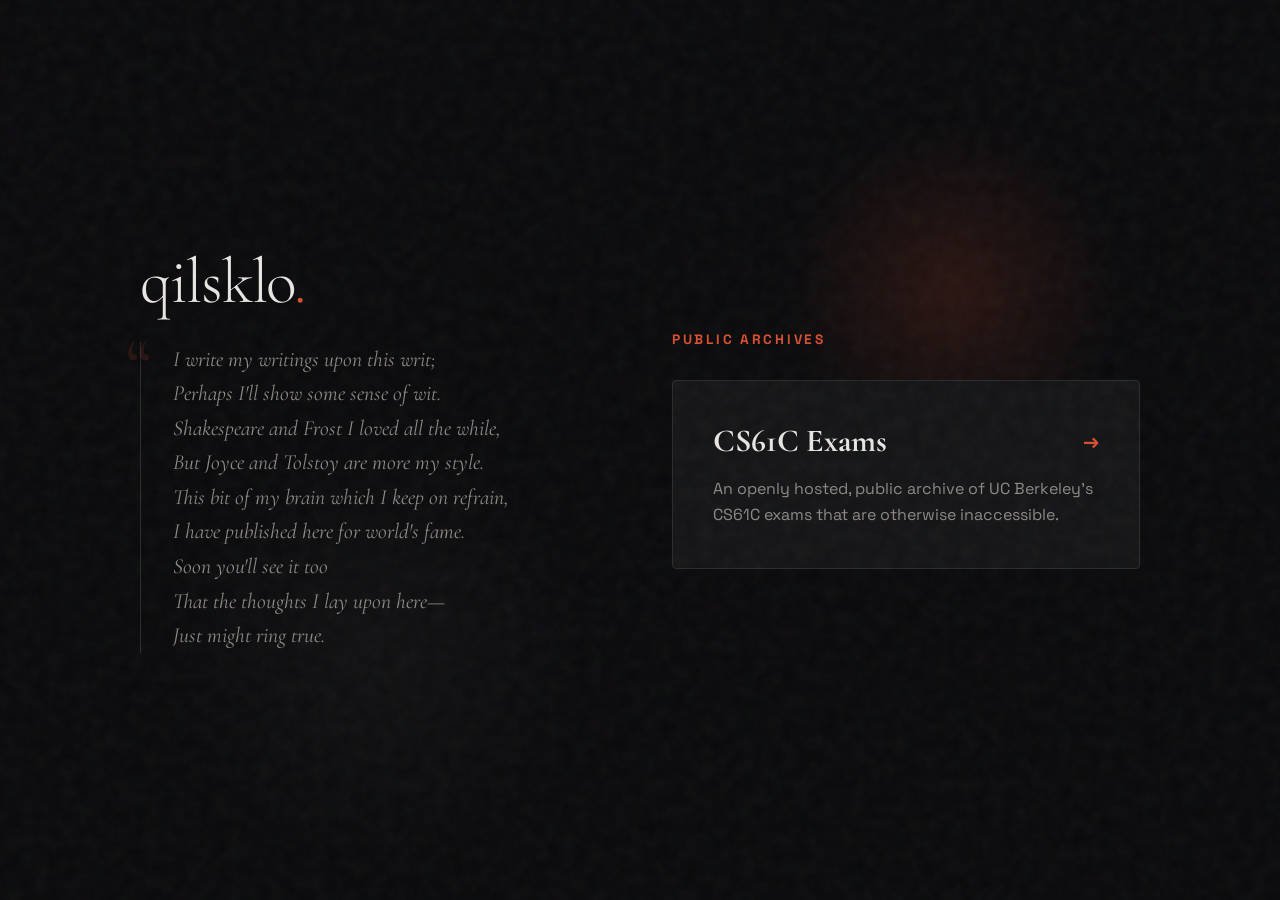
==== index.html @ 66d16a18 "new personal site i guess" ====
<!DOCTYPE html>
<html lang="en">
<head>
  <meta charset="UTF-8">
  <meta name="viewport" content="width=device-width, initial-scale=1.0">
  <meta name="description" content="Personal website of qilsklo. Writings, musings, and archives.">
  <link href="styles.css" rel="stylesheet">
  <title>qilsklo | Archive & Musings</title>
</head>
<body>
  <div class="glow-1"></div>
  <div class="glow-2"></div>

  <main class="wrapper">
    
    <!-- Left Column: Identity & Poem -->
    <section class="intro">
      <h1 class="title">qilsklo<span>.</span></h1>
      
      <div class="poem-box">
        <blockquote>
          I write my writings upon this writ; <br>
          Perhaps I'll show some sense of wit.<br>
          Shakespeare and Frost I loved all the while,<br>
          But Joyce and Tolstoy are more my style.<br>
          This bit of my brain which I keep on refrain,<br>
          I have published here for world's fame.<br>
          Soon you'll see it too<br>
          That the thoughts I lay upon here&mdash;<br>
          Just might ring true.
        </blockquote>
      </div>
    </section>

    <!-- Right Column: Links / Archives -->
    <section class="links-container">
      <div class="section-label">Public Archives</div>
      
      <a href="https://qilsklo.github.io/cs61c-exams" class="archive-card" target="_blank" rel="noopener noreferrer">
        <h2 class="card-title">CS61C Exams <span>&rarr;</span></h2>
        <p class="card-desc">An openly hosted, public archive of UC Berkeley's CS61C exams that are otherwise inaccessible.</p>
      </a>
    </section>

  </main>
</body>
</html>
---- styles.css ----
@import url('https://fonts.googleapis.com/css2?family=Cormorant+Garamond:ital,wght@0,300;0,600;1,400&family=Space+Grotesk:wght@300;500;700&display=swap');

:root {
  --bg-base: #0a0a0c;
  --text-main: #e8e6e3;
  --text-muted: #8c8985;
  --accent-color: #d94f30;
  --accent-glow: rgba(217, 79, 48, 0.15);
  --card-bg: #141416;
  --card-border: #2a2a2c;
}

* {
  box-sizing: border-box;
  margin: 0;
  padding: 0;
}

body {
  font-family: 'Space Grotesk', sans-serif;
  background-color: var(--bg-base);
  color: var(--text-main);
  min-height: 100vh;
  display: flex;
  justify-content: center;
  align-items: center;
  padding: 2rem;
  position: relative;
  overflow-x: hidden;
}

body::before {
  content: "";
  position: fixed;
  top: -50%;
  left: -50%;
  right: -50%;
  bottom: -50%;
  width: 200%;
  height: 200%;
  background: transparent url('data:image/svg+xml,%3Csvg viewBox="0 0 200 200" xmlns="http://www.w3.org/2000/svg"%3E%3Cfilter id="noiseFilter"%3E%3CfeTurbulence type="fractalNoise" baseFrequency="0.65" numOctaves="3" stitchTiles="stitch"/%3E%3C/filter%3E%3Crect width="100%25" height="100%25" filter="url(%23noiseFilter)"/%3E%3C/svg%3E');
  opacity: 0.05;
  z-index: 100;
  pointer-events: none;
  animation: noise 8s steps(10) infinite;
}

@keyframes noise {
  0%, 100% { transform: translate(0, 0); }
  10% { transform: translate(-5%, -5%); }
  20% { transform: translate(-10%, 5%); }
  30% { transform: translate(5%, -10%); }
  40% { transform: translate(-5%, 15%); }
  50% { transform: translate(-10%, 5%); }
  60% { transform: translate(15%, 0); }
  70% { transform: translate(0, 15%); }
  80% { transform: translate(3%, 35%); }
  90% { transform: translate(-10%, 10%); }
}

.wrapper {
  max-width: 1000px;
  width: 100%;
  display: grid;
  grid-template-columns: 1fr 1fr;
  gap: 4rem;
  align-items: center;
  z-index: 1;
}

@media (max-width: 768px) {
  .wrapper {
    grid-template-columns: 1fr;
    gap: 3rem;
  }
}

.intro {
  display: flex;
  flex-direction: column;
  gap: 1.5rem;
}

.title {
  font-family: 'Cormorant Garamond', serif;
  font-size: 4rem;
  font-weight: 300;
  line-height: 1.1;
  letter-spacing: -0.02em;
}

.title span {
  color: var(--accent-color);
  font-style: italic;
}

.poem-box {
  position: relative;
  padding-left: 2rem;
  border-left: 1px solid var(--card-border);
}

.poem-box blockquote {
  font-family: 'Cormorant Garamond', serif;
  font-size: 1.35rem;
  line-height: 1.6;
  color: var(--text-muted);
  font-style: italic;
}

.poem-box::before {
  content: '“';
  position: absolute;
  top: -1rem;
  left: -1rem;
  font-family: 'Cormorant Garamond', serif;
  font-size: 5rem;
  color: var(--accent-glow);
  line-height: 1;
}

.links-container {
  display: flex;
  flex-direction: column;
  gap: 2rem;
}

.section-label {
  text-transform: uppercase;
  font-size: 0.85rem;
  letter-spacing: 0.2em;
  color: var(--accent-color);
  font-weight: 700;
}

.archive-card {
  display: block;
  text-decoration: none;
  background: var(--card-bg);
  border: 1px solid var(--card-border);
  padding: 2.5rem;
  border-radius: 4px;
  transition: all 0.4s cubic-bezier(0.165, 0.84, 0.44, 1);
  position: relative;
  overflow: hidden;
}

.archive-card::after {
  content: '';
  position: absolute;
  bottom: 0;
  left: 0;
  width: 100%;
  height: 2px;
  background: var(--accent-color);
  transform: scaleX(0);
  transform-origin: right;
  transition: transform 0.4s cubic-bezier(0.165, 0.84, 0.44, 1);
}

.archive-card:hover {
  transform: translateY(-5px);
  border-color: rgba(217, 79, 48, 0.3);
  box-shadow: 0 20px 40px rgba(0,0,0,0.4);
}

.archive-card:hover::after {
  transform: scaleX(1);
  transform-origin: left;
}

.card-title {
  font-family: 'Cormorant Garamond', serif;
  font-size: 2rem;
  color: var(--text-main);
  margin-bottom: 1rem;
  display: flex;
  justify-content: space-between;
  align-items: center;
}

.card-title span {
  font-family: 'Space Grotesk', sans-serif;
  font-size: 1.25rem;
  color: var(--accent-color);
  transition: transform 0.3s ease;
}

.archive-card:hover .card-title span {
  transform: translateX(10px);
}

.card-desc {
  font-size: 1rem;
  color: var(--text-muted);
  line-height: 1.6;
}

.glow-1 {
  position: absolute;
  top: 10%;
  right: 10%;
  width: 400px;
  height: 400px;
  background: radial-gradient(circle, var(--accent-glow) 0%, transparent 60%);
  border-radius: 50%;
  z-index: 0;
  pointer-events: none;
}
.glow-2 {
  position: absolute;
  bottom: 0%;
  left: 10%;
  width: 500px;
  height: 500px;
  background: radial-gradient(circle, rgba(140, 137, 133, 0.05) 0%, transparent 60%);
  border-radius: 50%;
  z-index: 0;
  pointer-events: none;
}
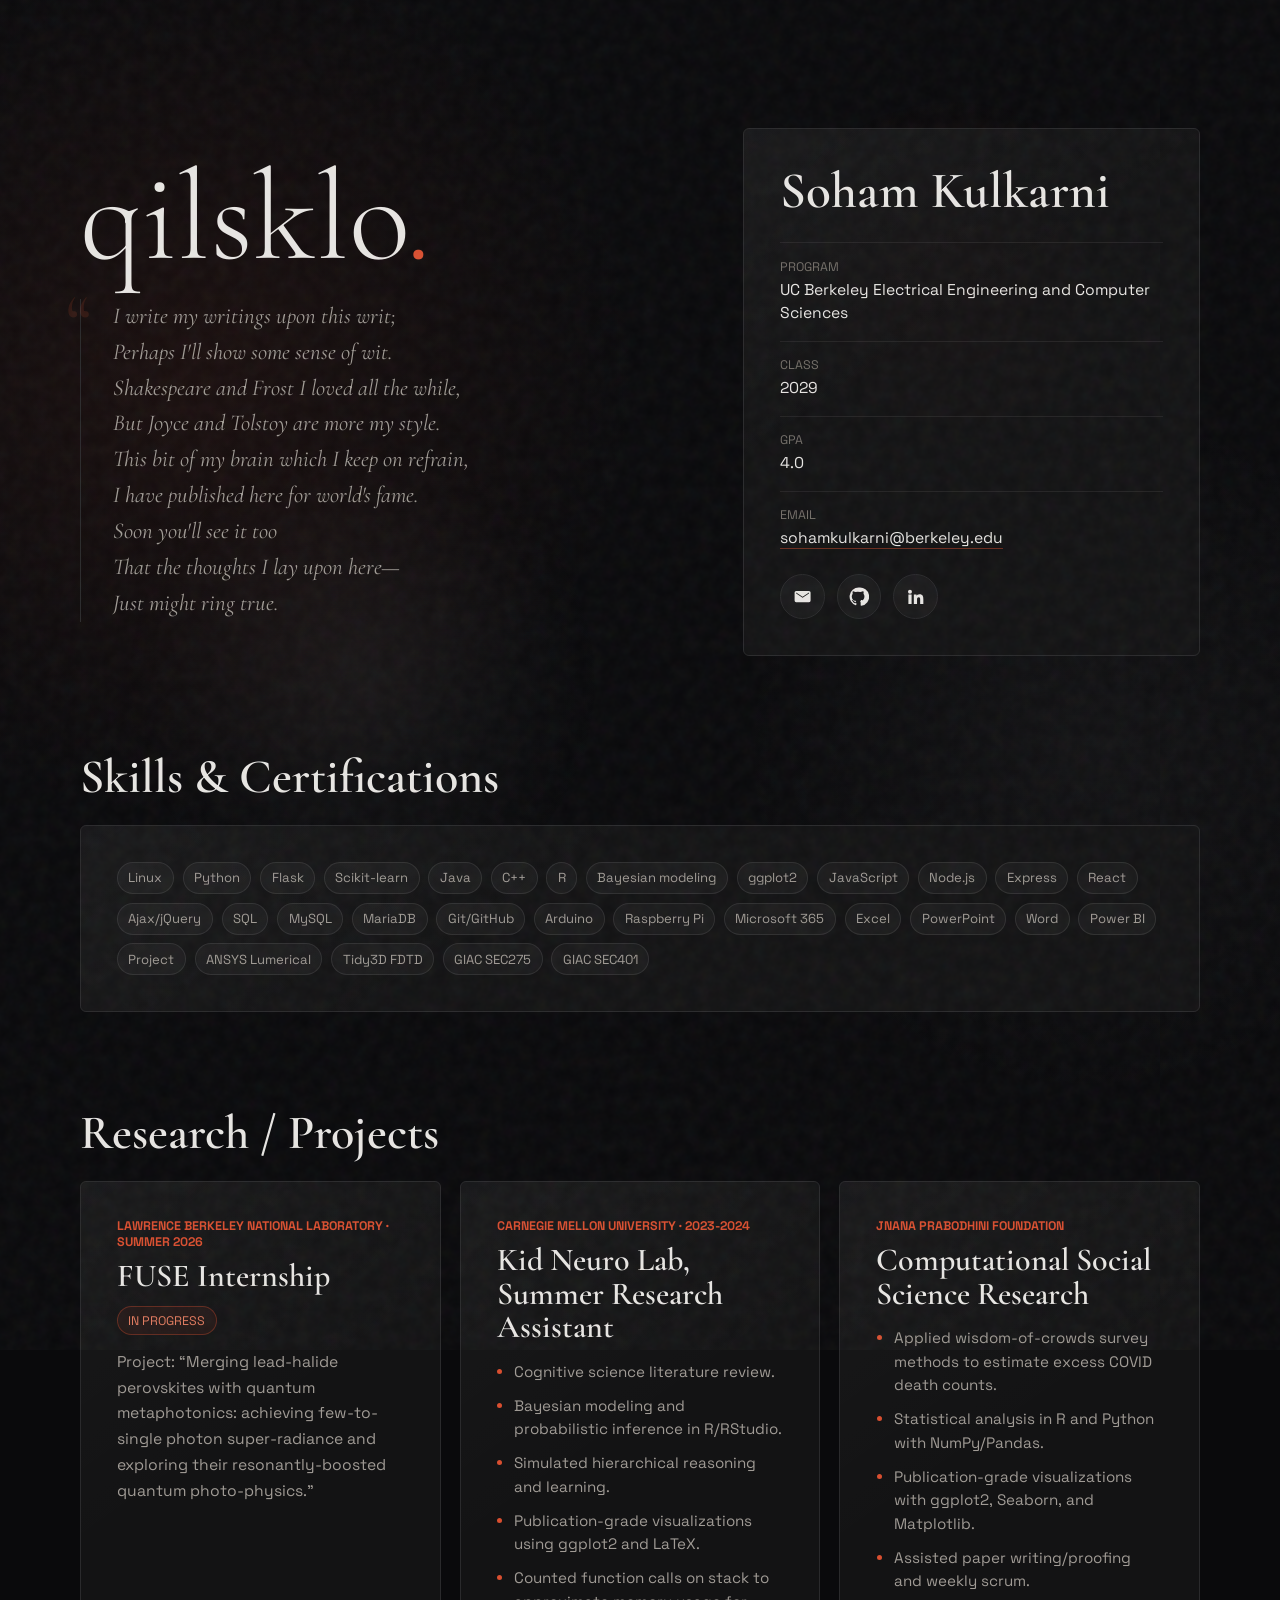
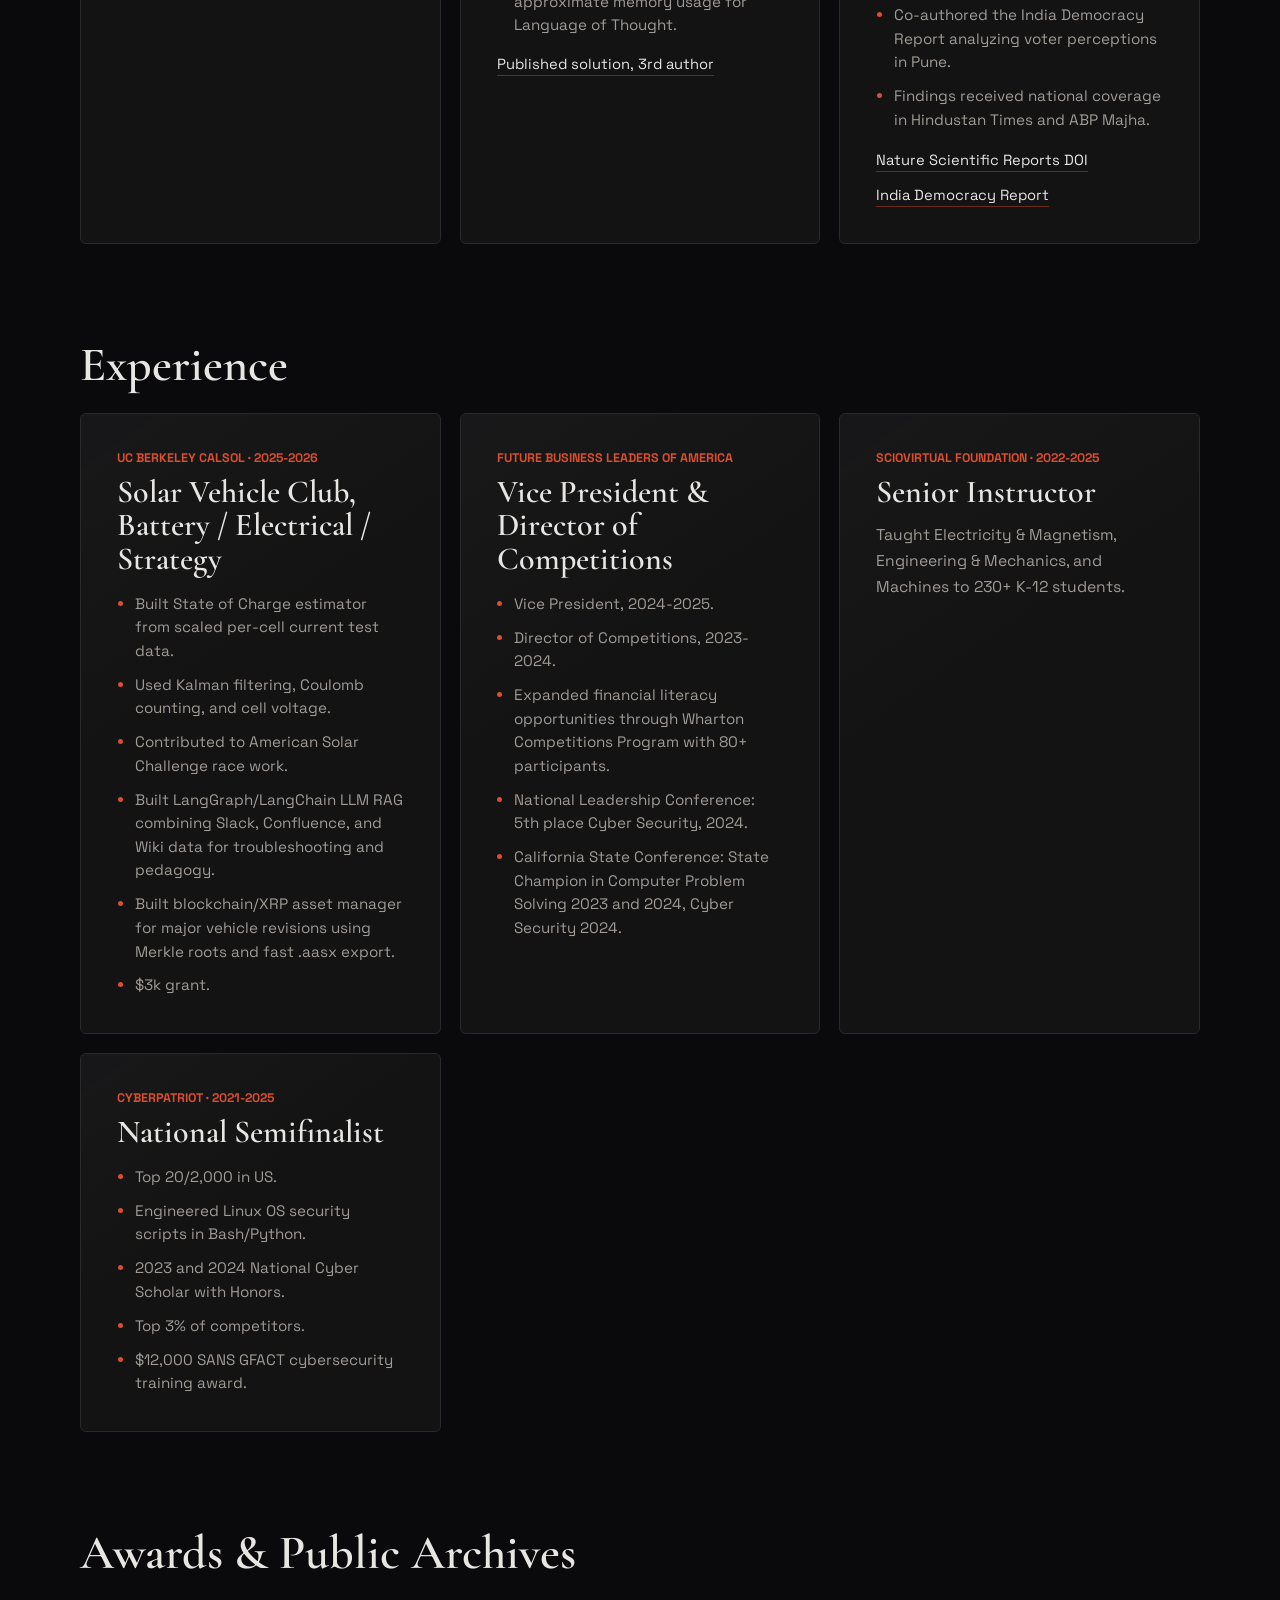
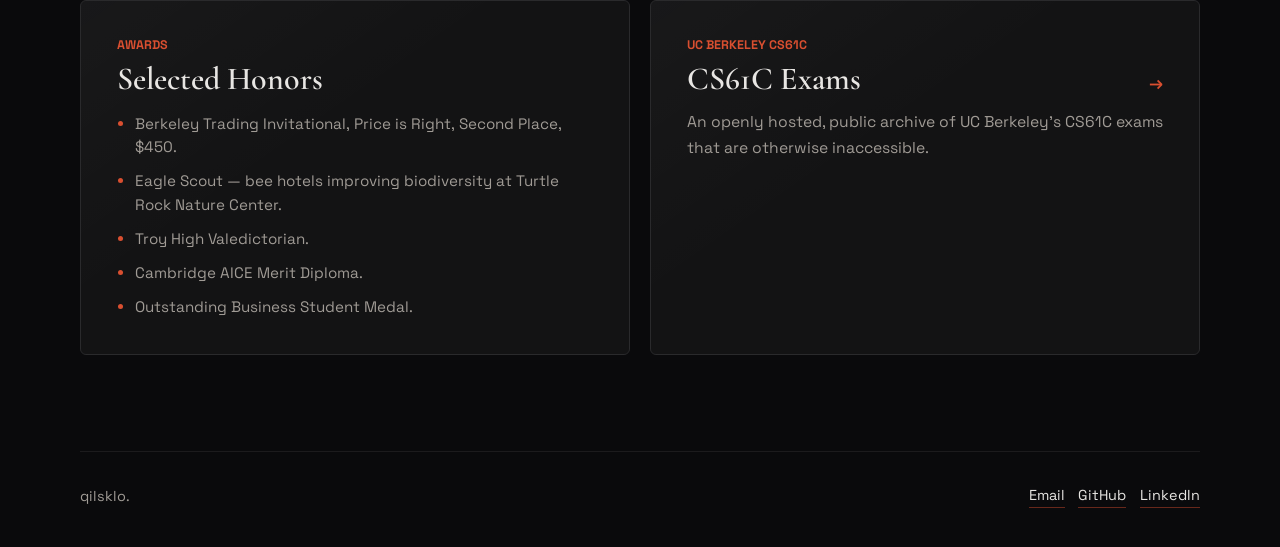
==== commit 33eea450: "Compressed and better" ====
--- a/index.html
+++ b/index.html
@@ -3,45 +3,251 @@
 <head>
   <meta charset="UTF-8">
   <meta name="viewport" content="width=device-width, initial-scale=1.0">
-  <meta name="description" content="Personal website of qilsklo. Writings, musings, and archives.">
+  <meta name="description" content="Soham Kulkarni's qilsklo archive: research, engineering projects, writing, and public technical resources.">
   <link href="styles.css" rel="stylesheet">
-  <title>qilsklo | Archive & Musings</title>
+  <title>Soham Kulkarni | qilsklo</title>
 </head>
 <body>
   <div class="glow-1"></div>
   <div class="glow-2"></div>
 
-  <main class="wrapper">
-    
-    <!-- Left Column: Identity & Poem -->
-    <section class="intro">
-      <h1 class="title">qilsklo<span>.</span></h1>
-      
-      <div class="poem-box">
-        <blockquote>
-          I write my writings upon this writ; <br>
-          Perhaps I'll show some sense of wit.<br>
-          Shakespeare and Frost I loved all the while,<br>
-          But Joyce and Tolstoy are more my style.<br>
-          This bit of my brain which I keep on refrain,<br>
-          I have published here for world's fame.<br>
-          Soon you'll see it too<br>
-          That the thoughts I lay upon here&mdash;<br>
-          Just might ring true.
-        </blockquote>
-      </div>
-    </section>
-
-    <!-- Right Column: Links / Archives -->
-    <section class="links-container">
-      <div class="section-label">Public Archives</div>
-      
-      <a href="https://qilsklo.github.io/cs61c-exams" class="archive-card" target="_blank" rel="noopener noreferrer">
-        <h2 class="card-title">CS61C Exams <span>&rarr;</span></h2>
-        <p class="card-desc">An openly hosted, public archive of UC Berkeley's CS61C exams that are otherwise inaccessible.</p>
-      </a>
-    </section>
-
-  </main>
+  <div class="page-shell">
+    <header class="hero" aria-labelledby="site-title">
+      <section class="intro" aria-label="qilsklo introduction">
+        <h1 class="title" id="site-title">qilsklo<span>.</span></h1>
+
+        <div class="poem-box">
+          <blockquote>
+            I write my writings upon this writ; <br>
+            Perhaps I'll show some sense of wit.<br>
+            Shakespeare and Frost I loved all the while,<br>
+            But Joyce and Tolstoy are more my style.<br>
+            This bit of my brain which I keep on refrain,<br>
+            I have published here for world's fame.<br>
+            Soon you'll see it too<br>
+            That the thoughts I lay upon here&mdash;<br>
+            Just might ring true.
+          </blockquote>
+        </div>
+      </section>
+
+      <section class="identity-card card" aria-labelledby="identity-heading">
+        <div>
+          <h2 id="identity-heading">Soham Kulkarni</h2>
+        </div>
+
+        <dl class="quick-facts" aria-label="Academic details">
+          <div>
+            <dt>Program</dt>
+            <dd>UC Berkeley Electrical Engineering and Computer Sciences</dd>
+          </div>
+          <div>
+            <dt>Class</dt>
+            <dd>2029</dd>
+          </div>
+          <div>
+            <dt>GPA</dt>
+            <dd>4.0</dd>
+          </div>
+          <div>
+            <dt>Email</dt>
+            <dd><a href="mailto:sohamkulkarni@berkeley.edu">sohamkulkarni@berkeley.edu</a></dd>
+          </div>
+        </dl>
+
+        <nav class="social-links" aria-label="Contact links">
+          <a class="icon-button" href="mailto:sohamkulkarni@berkeley.edu" aria-label="Email Soham Kulkarni">
+            <svg aria-hidden="true" viewBox="0 0 24 24">
+              <path d="M4 5h16a2 2 0 0 1 2 2v10a2 2 0 0 1-2 2H4a2 2 0 0 1-2-2V7a2 2 0 0 1 2-2Zm0 3.2 8 5.3 8-5.3V7l-8 5.3L4 7v1.2Z"></path>
+            </svg>
+          </a>
+          <a class="icon-button" href="https://github.com/qilsklo" target="_blank" rel="noopener noreferrer" aria-label="Visit qilsklo on GitHub">
+            <svg aria-hidden="true" viewBox="0 0 24 24">
+              <path d="M12 .7a11.3 11.3 0 0 0-3.6 22c.6.1.8-.2.8-.6v-2c-3.3.7-4-1.4-4-1.4-.5-1.3-1.2-1.6-1.2-1.6-1-.7.1-.7.1-.7 1.1.1 1.7 1.2 1.7 1.2 1 .1.9 1.9 2.5 1.4.1-.7.4-1.2.7-1.5-2.7-.3-5.5-1.3-5.5-5.9 0-1.3.5-2.4 1.2-3.2-.1-.3-.5-1.6.1-3.2 0 0 1-.3 3.3 1.2a11.5 11.5 0 0 1 6 0C17 4.9 18 5.2 18 5.2c.6 1.6.2 2.9.1 3.2.8.8 1.2 1.9 1.2 3.2 0 4.6-2.8 5.6-5.5 5.9.4.4.8 1.1.8 2.2v3.2c0 .4.2.7.8.6A11.3 11.3 0 0 0 12 .7Z"></path>
+            </svg>
+          </a>
+          <a class="icon-button" href="https://linkedin.com/in/kulkarnisp" target="_blank" rel="noopener noreferrer" aria-label="Visit Soham Kulkarni on LinkedIn">
+            <svg aria-hidden="true" viewBox="0 0 24 24">
+              <path d="M4.98 3.5a2.5 2.5 0 1 1 0 5 2.5 2.5 0 0 1 0-5ZM3 9.4h4v11.8H3V9.4Zm6.3 0h3.8V11c.5-.9 1.8-1.9 3.8-1.9 4.1 0 4.8 2.7 4.8 6.1v6h-4v-5.3c0-1.3 0-3-1.8-3s-2.1 1.4-2.1 2.9v5.4h-4V9.4Z"></path>
+            </svg>
+          </a>
+        </nav>
+      </section>
+    </header>
+
+    <main>
+      <section class="content-section skills-section" aria-labelledby="skills-heading">
+        <div class="section-heading">
+          <h2 id="skills-heading">Skills &amp; Certifications</h2>
+        </div>
+
+        <article class="card skill-card">
+          <div class="chip-list" aria-label="Skills and certifications">
+            <span>Linux</span>
+            <span>Python</span>
+            <span>Flask</span>
+            <span>Scikit-learn</span>
+            <span>Java</span>
+            <span>C++</span>
+            <span>R</span>
+            <span>Bayesian modeling</span>
+            <span>ggplot2</span>
+            <span>JavaScript</span>
+            <span>Node.js</span>
+            <span>Express</span>
+            <span>React</span>
+            <span>Ajax/jQuery</span>
+            <span>SQL</span>
+            <span>MySQL</span>
+            <span>MariaDB</span>
+            <span>Git/GitHub</span>
+            <span>Arduino</span>
+            <span>Raspberry Pi</span>
+            <span>Microsoft 365</span>
+            <span>Excel</span>
+            <span>PowerPoint</span>
+            <span>Word</span>
+            <span>Power BI</span>
+            <span>Project</span>
+            <span>ANSYS Lumerical</span>
+            <span>Tidy3D FDTD</span>
+            <span>GIAC SEC275</span>
+            <span>GIAC SEC401</span>
+          </div>
+        </article>
+      </section>
+
+      <section class="content-section" aria-labelledby="research-heading">
+        <div class="section-heading">
+          <h2 id="research-heading">Research / Projects</h2>
+        </div>
+
+        <div class="card-grid">
+          <article class="card">
+            <div class="card-kicker">Lawrence Berkeley National Laboratory &middot; Summer 2026</div>
+            <h3>FUSE Internship</h3>
+            <p class="status-pill">In progress</p>
+            <p class="card-desc">Project: &ldquo;Merging lead-halide perovskites with quantum metaphotonics: achieving few-to-single photon super-radiance and exploring their resonantly-boosted quantum photo-physics.&rdquo;</p>
+          </article>
+
+          <article class="card">
+            <div class="card-kicker">Carnegie Mellon University &middot; 2023-2024</div>
+            <h3>Kid Neuro Lab, Summer Research Assistant</h3>
+            <ul class="detail-list">
+              <li>Cognitive science literature review.</li>
+              <li>Bayesian modeling and probabilistic inference in R/RStudio.</li>
+              <li>Simulated hierarchical reasoning and learning.</li>
+              <li>Publication-grade visualizations using ggplot2 and LaTeX.</li>
+              <li>Counted function calls on stack to approximate memory usage for Language of Thought.</li>
+            </ul>
+            <a class="text-link" href="https://escholarship.org/uc/item/2q1634p0" target="_blank" rel="noopener noreferrer">Published solution, 3rd author</a>
+          </article>
+
+          <article class="card">
+            <div class="card-kicker">Jnana Prabodhini Foundation</div>
+            <h3>Computational Social Science Research</h3>
+            <ul class="detail-list">
+              <li>Applied wisdom-of-crowds survey methods to estimate excess COVID death counts.</li>
+              <li>Statistical analysis in R and Python with NumPy/Pandas.</li>
+              <li>Publication-grade visualizations with ggplot2, Seaborn, and Matplotlib.</li>
+              <li>Assisted paper writing/proofing and weekly scrum.</li>
+              <li>Co-authored the India Democracy Report analyzing voter perceptions in Pune.</li>
+              <li>Findings received national coverage in Hindustan Times and ABP Majha.</li>
+            </ul>
+            <div class="inline-links">
+              <a class="text-link" href="https://doi.org/10.1038/s41598-024-57634-6" target="_blank" rel="noopener noreferrer">Nature Scientific Reports DOI</a>
+              <a class="text-link" href="https://www.jnanaprabodhinifoundation.org/_files/ugd/04eac0_878dd5b9debe4763af5c3f62f9313af1.pdf" target="_blank" rel="noopener noreferrer">India Democracy Report</a>
+            </div>
+          </article>
+        </div>
+      </section>
+
+      <section class="content-section" aria-labelledby="experience-heading">
+        <div class="section-heading">
+          <h2 id="experience-heading">Experience</h2>
+        </div>
+
+        <div class="card-grid">
+          <article class="card">
+            <div class="card-kicker">UC Berkeley CalSol &middot; 2025-2026</div>
+            <h3>Solar Vehicle Club, Battery / Electrical / Strategy</h3>
+            <ul class="detail-list">
+              <li>Built State of Charge estimator from scaled per-cell current test data.</li>
+              <li>Used Kalman filtering, Coulomb counting, and cell voltage.</li>
+              <li>Contributed to American Solar Challenge race work.</li>
+              <li>Built LangGraph/LangChain LLM RAG combining Slack, Confluence, and Wiki data for troubleshooting and pedagogy.</li>
+              <li>Built blockchain/XRP asset manager for major vehicle revisions using Merkle roots and fast .aasx export.</li>
+              <li>$3k grant.</li>
+            </ul>
+          </article>
+
+          <article class="card">
+            <div class="card-kicker">Future Business Leaders of America</div>
+            <h3>Vice President &amp; Director of Competitions</h3>
+            <ul class="detail-list">
+              <li>Vice President, 2024-2025.</li>
+              <li>Director of Competitions, 2023-2024.</li>
+              <li>Expanded financial literacy opportunities through Wharton Competitions Program with 80+ participants.</li>
+              <li>National Leadership Conference: 5th place Cyber Security, 2024.</li>
+              <li>California State Conference: State Champion in Computer Problem Solving 2023 and 2024, Cyber Security 2024.</li>
+            </ul>
+          </article>
+
+          <article class="card">
+            <div class="card-kicker">ScioVirtual Foundation &middot; 2022-2025</div>
+            <h3>Senior Instructor</h3>
+            <p class="card-desc">Taught Electricity &amp; Magnetism, Engineering &amp; Mechanics, and Machines to 230+ K-12 students.</p>
+          </article>
+
+          <article class="card">
+            <div class="card-kicker">CyberPatriot &middot; 2021-2025</div>
+            <h3>National Semifinalist</h3>
+            <ul class="detail-list">
+              <li>Top 20/2,000 in US.</li>
+              <li>Engineered Linux OS security scripts in Bash/Python.</li>
+              <li>2023 and 2024 National Cyber Scholar with Honors.</li>
+              <li>Top 3% of competitors.</li>
+              <li>$12,000 SANS GFACT cybersecurity training award.</li>
+            </ul>
+          </article>
+        </div>
+      </section>
+
+      <section class="content-section archive-section" aria-labelledby="archives-heading">
+        <div class="section-heading">
+          <h2 id="archives-heading">Awards &amp; Public Archives</h2>
+        </div>
+
+        <div class="card-grid two-column">
+          <article class="card">
+            <div class="card-kicker">Awards</div>
+            <h3>Selected Honors</h3>
+            <ul class="detail-list">
+              <li>Berkeley Trading Invitational, Price is Right, Second Place, $450.</li>
+              <li>Eagle Scout &mdash; bee hotels improving biodiversity at Turtle Rock Nature Center.</li>
+              <li>Troy High Valedictorian.</li>
+              <li>Cambridge AICE Merit Diploma.</li>
+              <li>Outstanding Business Student Medal.</li>
+            </ul>
+          </article>
+
+          <a href="https://qilsklo.github.io/cs61c-exams" class="card link-card" target="_blank" rel="noopener noreferrer" aria-label="Open the CS61C Exams public archive">
+            <div class="card-kicker">UC Berkeley CS61C</div>
+            <h3>CS61C Exams <span aria-hidden="true">&rarr;</span></h3>
+            <p class="card-desc">An openly hosted, public archive of UC Berkeley&rsquo;s CS61C exams that are otherwise inaccessible.</p>
+          </a>
+        </div>
+      </section>
+    </main>
+
+    <footer class="site-footer">
+      <p>qilsklo.</p>
+      <nav class="footer-links" aria-label="Footer contact links">
+        <a href="mailto:sohamkulkarni@berkeley.edu">Email</a>
+        <a href="https://github.com/qilsklo" target="_blank" rel="noopener noreferrer">GitHub</a>
+        <a href="https://linkedin.com/in/kulkarnisp" target="_blank" rel="noopener noreferrer">LinkedIn</a>
+      </nav>
+    </footer>
+  </div>
 </body>
-</html>+</html>
--- a/styles.css
+++ b/styles.css
@@ -3,11 +3,15 @@
 :root {
   --bg-base: #0a0a0c;
   --text-main: #e8e6e3;
-  --text-muted: #8c8985;
+  --text-muted: #a09b95;
+  --text-faint: #746f69;
   --accent-color: #d94f30;
+  --accent-soft: #e07a5f;
   --accent-glow: rgba(217, 79, 48, 0.15);
-  --card-bg: #141416;
+  --card-bg: rgba(20, 20, 22, 0.9);
   --card-border: #2a2a2c;
+  --card-border-strong: rgba(217, 79, 48, 0.35);
+  --focus-ring: rgba(224, 122, 95, 0.55);
 }
 
 * {
@@ -16,14 +20,18 @@
   padding: 0;
 }
 
+html {
+  scroll-behavior: smooth;
+}
+
 body {
   font-family: 'Space Grotesk', sans-serif;
-  background-color: var(--bg-base);
+  background:
+    radial-gradient(circle at 15% 10%, rgba(217, 79, 48, 0.08), transparent 28rem),
+    radial-gradient(circle at 85% 20%, rgba(232, 230, 227, 0.04), transparent 22rem),
+    var(--bg-base);
   color: var(--text-main);
   min-height: 100vh;
-  display: flex;
-  justify-content: center;
-  align-items: center;
   padding: 2rem;
   position: relative;
   overflow-x: hidden;
@@ -58,21 +66,30 @@
   90% { transform: translate(-10%, 10%); }
 }
 
-.wrapper {
-  max-width: 1000px;
-  width: 100%;
+a {
+  color: inherit;
+}
+
+a:focus-visible,
+button:focus-visible {
+  outline: 2px solid var(--focus-ring);
+  outline-offset: 4px;
+}
+
+.page-shell {
+  width: min(1120px, 100%);
+  margin: 0 auto;
+  position: relative;
+  z-index: 1;
+}
+
+.hero {
+  min-height: min(720px, calc(100vh - 8rem));
   display: grid;
-  grid-template-columns: 1fr 1fr;
-  gap: 4rem;
+  grid-template-columns: minmax(0, 1fr) minmax(20rem, 0.78fr);
+  gap: clamp(2rem, 6vw, 5rem);
   align-items: center;
-  z-index: 1;
-}
-
-@media (max-width: 768px) {
-  .wrapper {
-    grid-template-columns: 1fr;
-    gap: 3rem;
-  }
+  padding: clamp(2rem, 6vw, 4rem) 0;
 }
 
 .intro {
@@ -81,12 +98,20 @@
   gap: 1.5rem;
 }
 
+.eyebrow,
+.card-kicker {
+  text-transform: uppercase;
+  font-size: 0.78rem;
+  letter-spacing: 0;
+  color: var(--accent-color);
+  font-weight: 700;
+}
+
 .title {
   font-family: 'Cormorant Garamond', serif;
-  font-size: 4rem;
+  font-size: 8rem;
   font-weight: 300;
-  line-height: 1.1;
-  letter-spacing: -0.02em;
+  line-height: 0.88;
 }
 
 .title span {
@@ -96,20 +121,21 @@
 
 .poem-box {
   position: relative;
+  max-width: 42rem;
   padding-left: 2rem;
   border-left: 1px solid var(--card-border);
 }
 
 .poem-box blockquote {
   font-family: 'Cormorant Garamond', serif;
-  font-size: 1.35rem;
-  line-height: 1.6;
+  font-size: 1.42rem;
+  line-height: 1.58;
   color: var(--text-muted);
   font-style: italic;
 }
 
 .poem-box::before {
-  content: '“';
+  content: '\201C';
   position: absolute;
   top: -1rem;
   left: -1rem;
@@ -119,102 +145,399 @@
   line-height: 1;
 }
 
-.links-container {
-  display: flex;
-  flex-direction: column;
-  gap: 2rem;
-}
-
-.section-label {
-  text-transform: uppercase;
-  font-size: 0.85rem;
-  letter-spacing: 0.2em;
-  color: var(--accent-color);
-  font-weight: 700;
-}
-
-.archive-card {
-  display: block;
-  text-decoration: none;
-  background: var(--card-bg);
+.card {
+  background:
+    linear-gradient(145deg, rgba(255, 255, 255, 0.025), transparent 42%),
+    var(--card-bg);
   border: 1px solid var(--card-border);
-  padding: 2.5rem;
-  border-radius: 4px;
-  transition: all 0.4s cubic-bezier(0.165, 0.84, 0.44, 1);
+  border-radius: 6px;
+  padding: clamp(1.4rem, 3vw, 2.25rem);
   position: relative;
   overflow: hidden;
-}
-
-.archive-card::after {
+  transition:
+    transform 0.35s cubic-bezier(0.165, 0.84, 0.44, 1),
+    border-color 0.35s ease,
+    box-shadow 0.35s ease,
+    background 0.35s ease;
+}
+
+.card::after {
   content: '';
   position: absolute;
-  bottom: 0;
-  left: 0;
-  width: 100%;
+  inset: auto 0 0 0;
   height: 2px;
   background: var(--accent-color);
   transform: scaleX(0);
   transform-origin: right;
-  transition: transform 0.4s cubic-bezier(0.165, 0.84, 0.44, 1);
-}
-
-.archive-card:hover {
-  transform: translateY(-5px);
-  border-color: rgba(217, 79, 48, 0.3);
-  box-shadow: 0 20px 40px rgba(0,0,0,0.4);
-}
-
-.archive-card:hover::after {
+  transition: transform 0.35s cubic-bezier(0.165, 0.84, 0.44, 1);
+}
+
+.card:hover {
+  transform: translateY(-4px);
+  border-color: var(--card-border-strong);
+  box-shadow: 0 20px 45px rgba(0, 0, 0, 0.34);
+}
+
+.card:hover::after,
+.link-card:focus-visible::after {
   transform: scaleX(1);
   transform-origin: left;
 }
 
-.card-title {
+.identity-card {
+  display: flex;
+  flex-direction: column;
+  gap: 1.5rem;
+}
+
+.identity-card h2,
+.section-heading h2,
+.card h3 {
   font-family: 'Cormorant Garamond', serif;
+  font-weight: 600;
+  line-height: 1.05;
+}
+
+.identity-card h2 {
+  margin-top: 0;
+  font-size: 3.2rem;
+}
+
+.quick-facts {
+  display: grid;
+  gap: 0.95rem;
+}
+
+.quick-facts div {
+  padding-top: 0.95rem;
+  border-top: 1px solid rgba(232, 230, 227, 0.08);
+}
+
+.quick-facts dt {
+  color: var(--text-faint);
+  font-size: 0.78rem;
+  letter-spacing: 0;
+  margin-bottom: 0.25rem;
+  text-transform: uppercase;
+}
+
+.quick-facts dd {
+  color: var(--text-main);
+  font-size: 0.98rem;
+  line-height: 1.5;
+}
+
+.quick-facts a,
+.text-link,
+.footer-links a {
+  text-decoration: none;
+  color: var(--text-main);
+  border-bottom: 1px solid rgba(217, 79, 48, 0.45);
+  transition: color 0.2s ease, border-color 0.2s ease;
+}
+
+.quick-facts a:hover,
+.text-link:hover,
+.footer-links a:hover {
+  color: var(--accent-soft);
+  border-color: var(--accent-soft);
+}
+
+.social-links {
+  display: flex;
+  gap: 0.75rem;
+  flex-wrap: wrap;
+}
+
+.icon-button {
+  width: 2.8rem;
+  height: 2.8rem;
+  display: inline-grid;
+  place-items: center;
+  color: var(--text-main);
+  background: rgba(255, 255, 255, 0.035);
+  border: 1px solid var(--card-border);
+  border-radius: 50%;
+  text-decoration: none;
+  transition:
+    transform 0.25s ease,
+    border-color 0.25s ease,
+    background 0.25s ease,
+    color 0.25s ease;
+}
+
+.icon-button svg {
+  width: 1.2rem;
+  height: 1.2rem;
+  fill: currentColor;
+}
+
+.icon-button:hover {
+  transform: translateY(-2px);
+  color: var(--accent-soft);
+  background: rgba(217, 79, 48, 0.08);
+  border-color: var(--card-border-strong);
+}
+
+main {
+  display: grid;
+  gap: clamp(4rem, 8vw, 6rem);
+  padding-bottom: clamp(4rem, 8vw, 6rem);
+}
+
+.content-section {
+  display: grid;
+  gap: 1.4rem;
+}
+
+.section-heading {
+  max-width: 42rem;
+}
+
+.section-heading h2 {
+  color: var(--text-main);
+  font-size: 3rem;
+}
+
+.card-grid {
+  display: grid;
+  grid-template-columns: repeat(3, minmax(0, 1fr));
+  gap: 1.2rem;
+}
+
+.card-grid.two-column {
+  grid-template-columns: repeat(2, minmax(0, 1fr));
+}
+
+.card h3 {
+  margin-top: 0.55rem;
+  color: var(--text-main);
   font-size: 2rem;
-  color: var(--text-main);
-  margin-bottom: 1rem;
+}
+
+.card-desc {
+  margin-top: 0.9rem;
+  font-size: 0.98rem;
+  color: var(--text-muted);
+  line-height: 1.65;
+}
+
+.status-pill {
+  width: fit-content;
+  margin-top: 0.85rem;
+  padding: 0.35rem 0.65rem;
+  border: 1px solid rgba(217, 79, 48, 0.35);
+  border-radius: 999px;
+  color: var(--accent-soft);
+  background: rgba(217, 79, 48, 0.08);
+  font-size: 0.78rem;
+  letter-spacing: 0;
+  text-transform: uppercase;
+}
+
+.detail-list {
+  display: grid;
+  gap: 0.65rem;
+  margin-top: 1rem;
+  padding-left: 1.1rem;
+  color: var(--text-muted);
+  font-size: 0.95rem;
+  line-height: 1.55;
+}
+
+.detail-list li::marker {
+  color: var(--accent-color);
+}
+
+.chip-list {
+  display: flex;
+  flex-wrap: wrap;
+  gap: 0.55rem;
+  margin-top: 1.1rem;
+}
+
+.skill-card .chip-list {
+  margin-top: 0;
+}
+
+.chip-list span {
+  display: inline-flex;
+  align-items: center;
+  min-height: 2rem;
+  padding: 0.35rem 0.65rem;
+  border: 1px solid rgba(232, 230, 227, 0.1);
+  border-radius: 999px;
+  background: rgba(255, 255, 255, 0.035);
+  color: var(--text-muted);
+  font-size: 0.82rem;
+  line-height: 1.2;
+}
+
+.inline-links {
+  display: flex;
+  flex-wrap: wrap;
+  gap: 0.75rem 1rem;
+  margin-top: 1.1rem;
+}
+
+.text-link {
+  display: inline-flex;
+  width: fit-content;
+  margin-top: 1rem;
+  font-size: 0.92rem;
+  line-height: 1.5;
+}
+
+.inline-links .text-link {
+  margin-top: 0;
+}
+
+.link-card {
+  display: block;
+  color: inherit;
+  text-decoration: none;
+}
+
+.link-card h3 {
   display: flex;
   justify-content: space-between;
+  gap: 1rem;
+  align-items: baseline;
+}
+
+.link-card h3 span {
+  font-family: 'Space Grotesk', sans-serif;
+  color: var(--accent-color);
+  font-size: 1.1rem;
+  transition: transform 0.25s ease;
+}
+
+.link-card:hover h3 span,
+.link-card:focus-visible h3 span {
+  transform: translateX(0.35rem);
+}
+
+.site-footer {
+  display: flex;
+  justify-content: space-between;
+  gap: 1rem;
   align-items: center;
-}
-
-.card-title span {
-  font-family: 'Space Grotesk', sans-serif;
-  font-size: 1.25rem;
-  color: var(--accent-color);
-  transition: transform 0.3s ease;
-}
-
-.archive-card:hover .card-title span {
-  transform: translateX(10px);
-}
-
-.card-desc {
-  font-size: 1rem;
+  padding: 2rem 0 0.4rem;
+  border-top: 1px solid rgba(232, 230, 227, 0.08);
   color: var(--text-muted);
+  font-size: 0.9rem;
   line-height: 1.6;
 }
 
-.glow-1 {
-  position: absolute;
-  top: 10%;
-  right: 10%;
-  width: 400px;
-  height: 400px;
-  background: radial-gradient(circle, var(--accent-glow) 0%, transparent 60%);
+.footer-links {
+  display: flex;
+  flex-wrap: wrap;
+  gap: 0.85rem;
+}
+
+.glow-1,
+.glow-2 {
+  position: fixed;
   border-radius: 50%;
   z-index: 0;
   pointer-events: none;
 }
+
+.glow-1 {
+  top: 8%;
+  right: 8%;
+  width: 28rem;
+  height: 28rem;
+  background: radial-gradient(circle, var(--accent-glow) 0%, transparent 62%);
+}
+
 .glow-2 {
-  position: absolute;
-  bottom: 0%;
-  left: 10%;
-  width: 500px;
-  height: 500px;
-  background: radial-gradient(circle, rgba(140, 137, 133, 0.05) 0%, transparent 60%);
-  border-radius: 50%;
-  z-index: 0;
-  pointer-events: none;
-}+  bottom: -6%;
+  left: 7%;
+  width: 34rem;
+  height: 34rem;
+  background: radial-gradient(circle, rgba(160, 155, 149, 0.08) 0%, transparent 62%);
+}
+
+@media (max-width: 980px) {
+  body {
+    padding: 1.5rem;
+  }
+
+  .hero {
+    grid-template-columns: 1fr;
+  }
+
+  .hero {
+    min-height: auto;
+    align-items: start;
+  }
+
+  .title {
+    font-size: 6rem;
+  }
+
+  .identity-card h2,
+  .section-heading h2 {
+    font-size: 2.55rem;
+  }
+
+  .card h3 {
+    font-size: 1.75rem;
+  }
+
+  .identity-card {
+    max-width: 44rem;
+  }
+
+  .card-grid,
+  .card-grid.two-column {
+    grid-template-columns: repeat(2, minmax(0, 1fr));
+  }
+}
+
+@media (max-width: 680px) {
+  body {
+    padding: 1rem;
+  }
+
+  .hero {
+    gap: 2.2rem;
+    padding: 2.25rem 0 3.5rem;
+  }
+
+  .poem-box {
+    padding-left: 1.25rem;
+  }
+
+  .title {
+    font-size: 4.5rem;
+  }
+
+  .poem-box blockquote {
+    font-size: 1.24rem;
+  }
+
+  .identity-card h2,
+  .section-heading h2 {
+    font-size: 2.15rem;
+  }
+
+  .card h3 {
+    font-size: 1.55rem;
+  }
+
+  .card-grid,
+  .card-grid.two-column {
+    grid-template-columns: 1fr;
+  }
+
+  .card {
+    border-radius: 5px;
+  }
+
+  .site-footer {
+    align-items: flex-start;
+    flex-direction: column;
+  }
+}
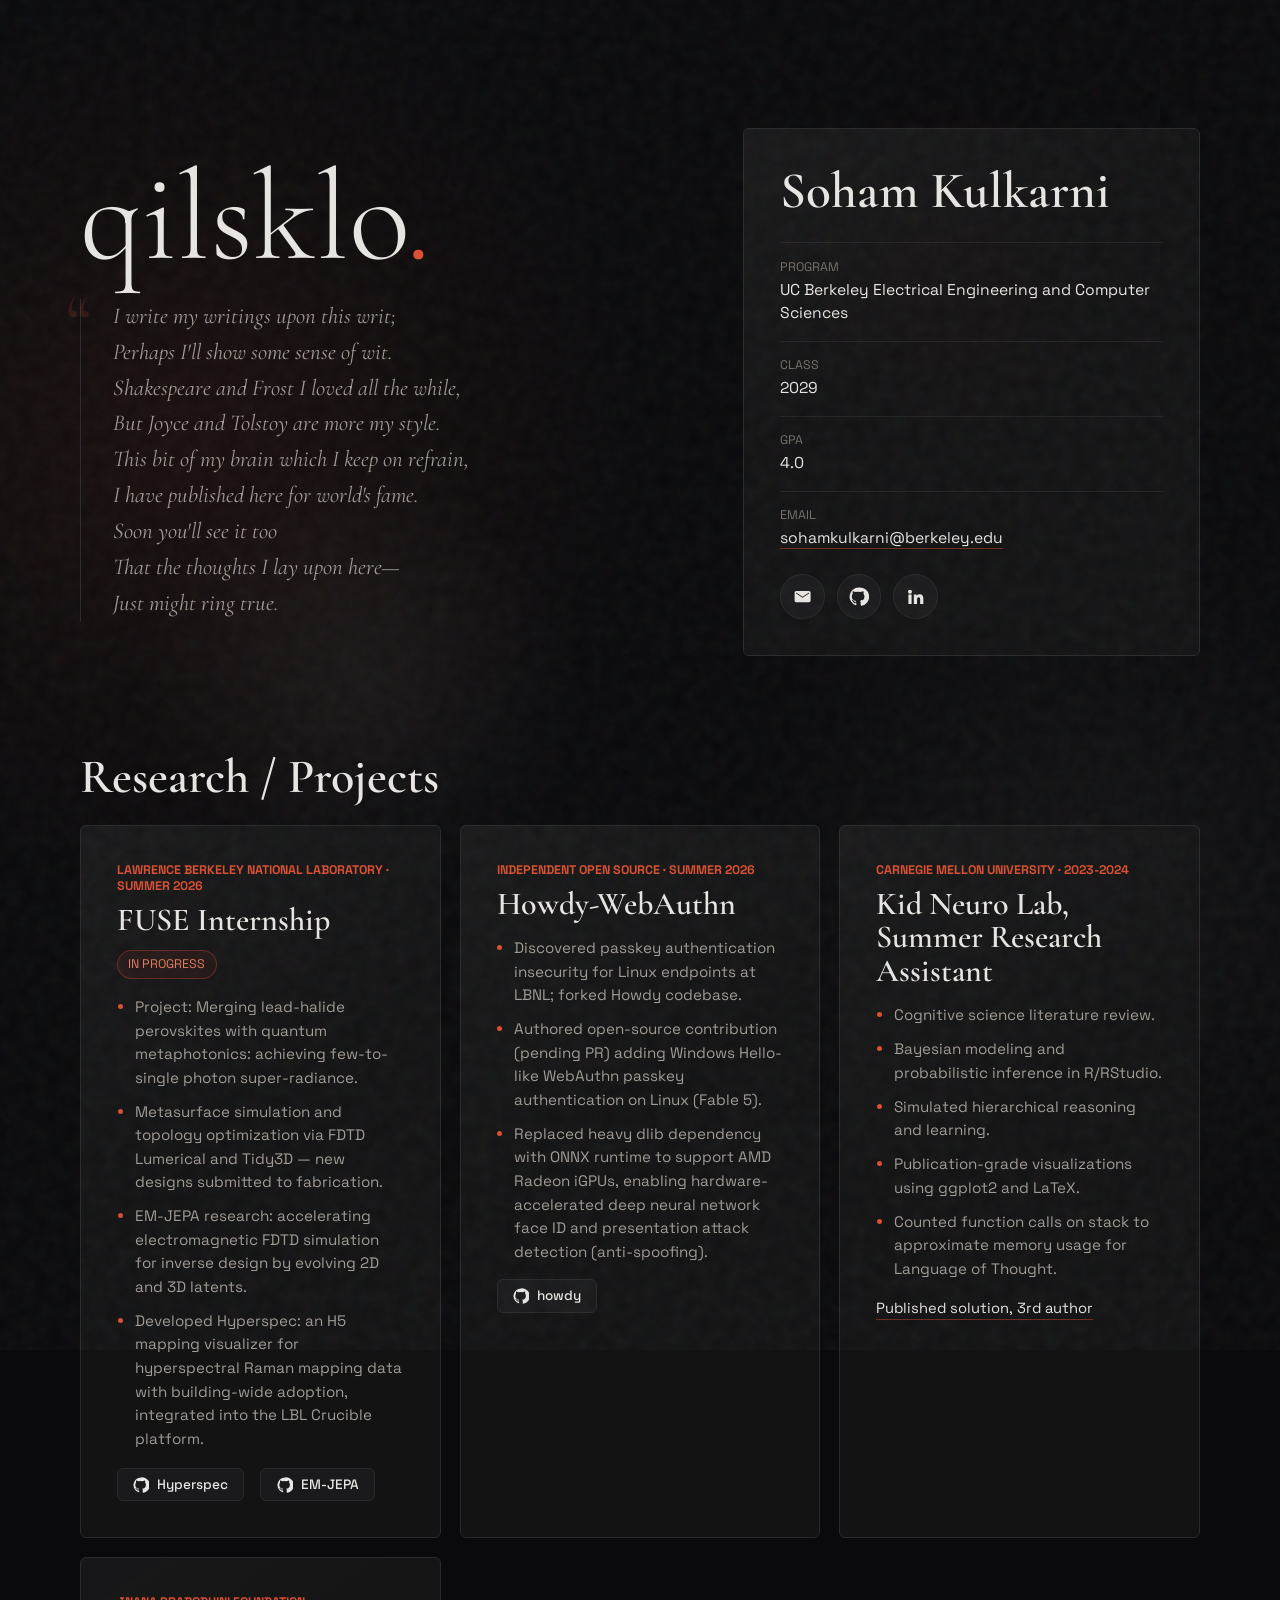
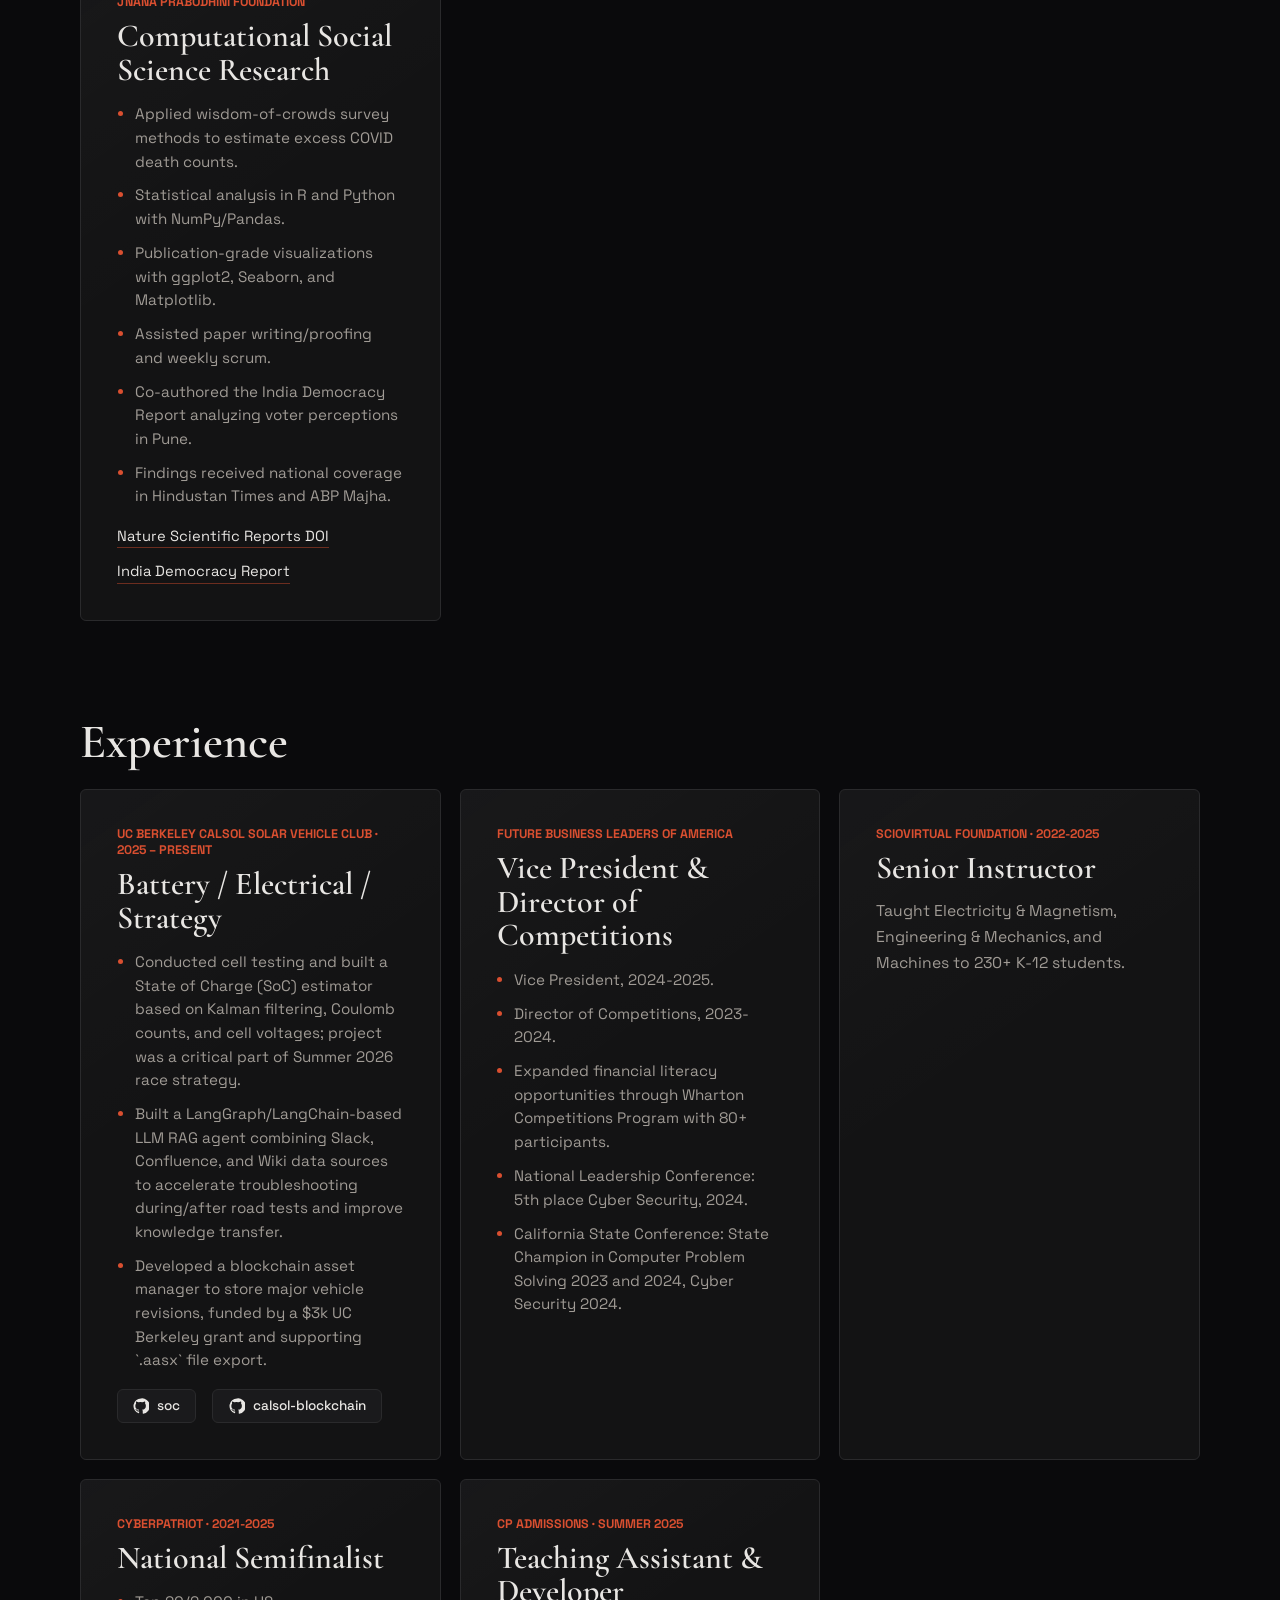
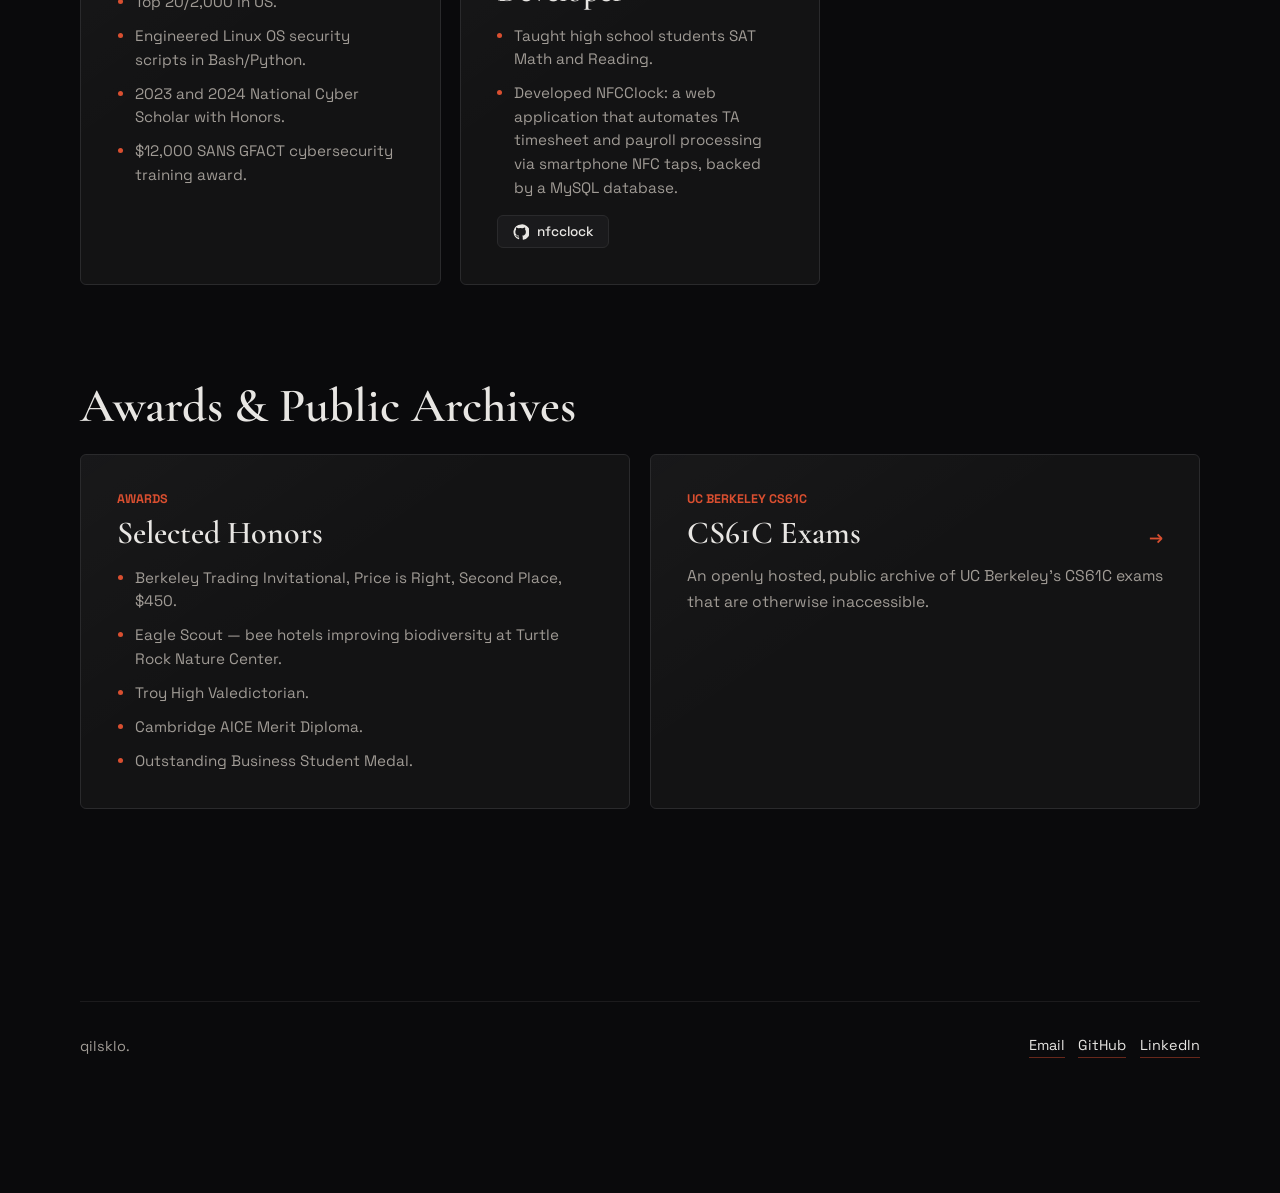
==== commit 5bf5c7b4: "Next big things" ====
--- a/index.html
+++ b/index.html
@@ -4,7 +4,7 @@
   <meta charset="UTF-8">
   <meta name="viewport" content="width=device-width, initial-scale=1.0">
   <meta name="description" content="Soham Kulkarni's qilsklo archive: research, engineering projects, writing, and public technical resources.">
-  <link href="styles.css" rel="stylesheet">
+  <link href="./styles.css?v=20260622" rel="stylesheet">
   <title>Soham Kulkarni | qilsklo</title>
 </head>
 <body>
@@ -57,17 +57,17 @@
 
         <nav class="social-links" aria-label="Contact links">
           <a class="icon-button" href="mailto:sohamkulkarni@berkeley.edu" aria-label="Email Soham Kulkarni">
-            <svg aria-hidden="true" viewBox="0 0 24 24">
+            <svg aria-hidden="true" width="24" height="24" viewBox="0 0 24 24">
               <path d="M4 5h16a2 2 0 0 1 2 2v10a2 2 0 0 1-2 2H4a2 2 0 0 1-2-2V7a2 2 0 0 1 2-2Zm0 3.2 8 5.3 8-5.3V7l-8 5.3L4 7v1.2Z"></path>
             </svg>
           </a>
           <a class="icon-button" href="https://github.com/qilsklo" target="_blank" rel="noopener noreferrer" aria-label="Visit qilsklo on GitHub">
-            <svg aria-hidden="true" viewBox="0 0 24 24">
+            <svg aria-hidden="true" width="24" height="24" viewBox="0 0 24 24">
               <path d="M12 .7a11.3 11.3 0 0 0-3.6 22c.6.1.8-.2.8-.6v-2c-3.3.7-4-1.4-4-1.4-.5-1.3-1.2-1.6-1.2-1.6-1-.7.1-.7.1-.7 1.1.1 1.7 1.2 1.7 1.2 1 .1.9 1.9 2.5 1.4.1-.7.4-1.2.7-1.5-2.7-.3-5.5-1.3-5.5-5.9 0-1.3.5-2.4 1.2-3.2-.1-.3-.5-1.6.1-3.2 0 0 1-.3 3.3 1.2a11.5 11.5 0 0 1 6 0C17 4.9 18 5.2 18 5.2c.6 1.6.2 2.9.1 3.2.8.8 1.2 1.9 1.2 3.2 0 4.6-2.8 5.6-5.5 5.9.4.4.8 1.1.8 2.2v3.2c0 .4.2.7.8.6A11.3 11.3 0 0 0 12 .7Z"></path>
             </svg>
           </a>
           <a class="icon-button" href="https://linkedin.com/in/kulkarnisp" target="_blank" rel="noopener noreferrer" aria-label="Visit Soham Kulkarni on LinkedIn">
-            <svg aria-hidden="true" viewBox="0 0 24 24">
+            <svg aria-hidden="true" width="24" height="24" viewBox="0 0 24 24">
               <path d="M4.98 3.5a2.5 2.5 0 1 1 0 5 2.5 2.5 0 0 1 0-5ZM3 9.4h4v11.8H3V9.4Zm6.3 0h3.8V11c.5-.9 1.8-1.9 3.8-1.9 4.1 0 4.8 2.7 4.8 6.1v6h-4v-5.3c0-1.3 0-3-1.8-3s-2.1 1.4-2.1 2.9v5.4h-4V9.4Z"></path>
             </svg>
           </a>
@@ -76,47 +76,7 @@
     </header>
 
     <main>
-      <section class="content-section skills-section" aria-labelledby="skills-heading">
-        <div class="section-heading">
-          <h2 id="skills-heading">Skills &amp; Certifications</h2>
-        </div>
-
-        <article class="card skill-card">
-          <div class="chip-list" aria-label="Skills and certifications">
-            <span>Linux</span>
-            <span>Python</span>
-            <span>Flask</span>
-            <span>Scikit-learn</span>
-            <span>Java</span>
-            <span>C++</span>
-            <span>R</span>
-            <span>Bayesian modeling</span>
-            <span>ggplot2</span>
-            <span>JavaScript</span>
-            <span>Node.js</span>
-            <span>Express</span>
-            <span>React</span>
-            <span>Ajax/jQuery</span>
-            <span>SQL</span>
-            <span>MySQL</span>
-            <span>MariaDB</span>
-            <span>Git/GitHub</span>
-            <span>Arduino</span>
-            <span>Raspberry Pi</span>
-            <span>Microsoft 365</span>
-            <span>Excel</span>
-            <span>PowerPoint</span>
-            <span>Word</span>
-            <span>Power BI</span>
-            <span>Project</span>
-            <span>ANSYS Lumerical</span>
-            <span>Tidy3D FDTD</span>
-            <span>GIAC SEC275</span>
-            <span>GIAC SEC401</span>
-          </div>
-        </article>
-      </section>
-
+    <main>
       <section class="content-section" aria-labelledby="research-heading">
         <div class="section-heading">
           <h2 id="research-heading">Research / Projects</h2>
@@ -127,7 +87,42 @@
             <div class="card-kicker">Lawrence Berkeley National Laboratory &middot; Summer 2026</div>
             <h3>FUSE Internship</h3>
             <p class="status-pill">In progress</p>
-            <p class="card-desc">Project: &ldquo;Merging lead-halide perovskites with quantum metaphotonics: achieving few-to-single photon super-radiance and exploring their resonantly-boosted quantum photo-physics.&rdquo;</p>
+            <ul class="detail-list">
+              <li>Project: Merging lead-halide perovskites with quantum metaphotonics: achieving few-to-single photon super-radiance.</li>
+              <li>Metasurface simulation and topology optimization via FDTD Lumerical and Tidy3D &mdash; new designs submitted to fabrication.</li>
+              <li>EM-JEPA research: accelerating electromagnetic FDTD simulation for inverse design by evolving 2D and 3D latents.</li>
+              <li>Developed Hyperspec: an H5 mapping visualizer for hyperspectral Raman mapping data with building-wide adoption, integrated into the LBL Crucible platform.</li>
+            </ul>
+            <div class="inline-links">
+              <a class="btn-link" href="https://github.com/qilsklo-lawrence/hyperspec" target="_blank" rel="noopener noreferrer" aria-label="Hyperspec GitHub Repository">
+                <svg aria-hidden="true" width="16" height="16" viewBox="0 0 24 24">
+                  <path d="M12 .7a11.3 11.3 0 0 0-3.6 22c.6.1.8-.2.8-.6v-2c-3.3.7-4-1.4-4-1.4-.5-1.3-1.2-1.6-1.2-1.6-1-.7.1-.7.1-.7 1.1.1 1.7 1.2 1.7 1.2 1 .1.9 1.9 2.5 1.4.1-.7.4-1.2.7-1.5-2.7-.3-5.5-1.3-5.5-5.9 0-1.3.5-2.4 1.2-3.2-.1-.3-.5-1.6.1-3.2 0 0 1-.3 3.3 1.2a11.5 11.5 0 0 1 6 0C17 4.9 18 5.2 18 5.2c.6 1.6.2 2.9.1 3.2.8.8 1.2 1.9 1.2 3.2 0 4.6-2.8 5.6-5.5 5.9.4.4.8 1.1.8 2.2v3.2c0 .4.2.7.8.6A11.3 11.3 0 0 0 12 .7Z"></path>
+                </svg>
+                Hyperspec
+              </a>
+              <a class="btn-link" href="https://github.com/qilsklo-lawrence/em-jepa" target="_blank" rel="noopener noreferrer" aria-label="EM-JEPA GitHub Repository">
+                <svg aria-hidden="true" width="16" height="16" viewBox="0 0 24 24">
+                  <path d="M12 .7a11.3 11.3 0 0 0-3.6 22c.6.1.8-.2.8-.6v-2c-3.3.7-4-1.4-4-1.4-.5-1.3-1.2-1.6-1.2-1.6-1-.7.1-.7.1-.7 1.1.1 1.7 1.2 1.7 1.2 1 .1.9 1.9 2.5 1.4.1-.7.4-1.2.7-1.5-2.7-.3-5.5-1.3-5.5-5.9 0-1.3.5-2.4 1.2-3.2-.1-.3-.5-1.6.1-3.2 0 0 1-.3 3.3 1.2a11.5 11.5 0 0 1 6 0C17 4.9 18 5.2 18 5.2c.6 1.6.2 2.9.1 3.2.8.8 1.2 1.9 1.2 3.2 0 4.6-2.8 5.6-5.5 5.9.4.4.8 1.1.8 2.2v3.2c0 .4.2.7.8.6A11.3 11.3 0 0 0 12 .7Z"></path>
+                </svg>
+                EM-JEPA
+              </a>
+            </div>
+          </article>
+
+          <article class="card">
+            <div class="card-kicker">Independent Open Source &middot; Summer 2026</div>
+            <h3>Howdy-WebAuthn</h3>
+            <ul class="detail-list">
+              <li>Discovered passkey authentication insecurity for Linux endpoints at LBNL; forked Howdy codebase.</li>
+              <li>Authored open-source contribution (pending PR) adding Windows Hello-like WebAuthn passkey authentication on Linux (Fable 5).</li>
+              <li>Replaced heavy dlib dependency with ONNX runtime to support AMD Radeon iGPUs, enabling hardware-accelerated deep neural network face ID and presentation attack detection (anti-spoofing).</li>
+            </ul>
+            <a class="btn-link" href="https://github.com/qilsklo/howdy" target="_blank" rel="noopener noreferrer" aria-label="Howdy GitHub Repository">
+              <svg aria-hidden="true" width="16" height="16" viewBox="0 0 24 24">
+                <path d="M12 .7a11.3 11.3 0 0 0-3.6 22c.6.1.8-.2.8-.6v-2c-3.3.7-4-1.4-4-1.4-.5-1.3-1.2-1.6-1.2-1.6-1-.7.1-.7.1-.7 1.1.1 1.7 1.2 1.7 1.2 1 .1.9 1.9 2.5 1.4.1-.7.4-1.2.7-1.5-2.7-.3-5.5-1.3-5.5-5.9 0-1.3.5-2.4 1.2-3.2-.1-.3-.5-1.6.1-3.2 0 0 1-.3 3.3 1.2a11.5 11.5 0 0 1 6 0C17 4.9 18 5.2 18 5.2c.6 1.6.2 2.9.1 3.2.8.8 1.2 1.9 1.2 3.2 0 4.6-2.8 5.6-5.5 5.9.4.4.8 1.1.8 2.2v3.2c0 .4.2.7.8.6A11.3 11.3 0 0 0 12 .7Z"></path>
+              </svg>
+              howdy
+            </a>
           </article>
 
           <article class="card">
@@ -169,16 +164,27 @@
 
         <div class="card-grid">
           <article class="card">
-            <div class="card-kicker">UC Berkeley CalSol &middot; 2025-2026</div>
-            <h3>Solar Vehicle Club, Battery / Electrical / Strategy</h3>
-            <ul class="detail-list">
-              <li>Built State of Charge estimator from scaled per-cell current test data.</li>
-              <li>Used Kalman filtering, Coulomb counting, and cell voltage.</li>
-              <li>Contributed to American Solar Challenge race work.</li>
-              <li>Built LangGraph/LangChain LLM RAG combining Slack, Confluence, and Wiki data for troubleshooting and pedagogy.</li>
-              <li>Built blockchain/XRP asset manager for major vehicle revisions using Merkle roots and fast .aasx export.</li>
-              <li>$3k grant.</li>
-            </ul>
+            <div class="card-kicker">UC Berkeley CalSol Solar Vehicle Club &middot; 2025 &ndash; Present</div>
+            <h3>Battery / Electrical / Strategy</h3>
+            <ul class="detail-list">
+              <li>Conducted cell testing and built a State of Charge (SoC) estimator based on Kalman filtering, Coulomb counts, and cell voltages; project was a critical part of Summer 2026 race strategy.</li>
+              <li>Built a LangGraph/LangChain-based LLM RAG agent combining Slack, Confluence, and Wiki data sources to accelerate troubleshooting during/after road tests and improve knowledge transfer.</li>
+              <li>Developed a blockchain asset manager to store major vehicle revisions, funded by a $3k UC Berkeley grant and supporting `.aasx` file export.</li>
+            </ul>
+            <div class="inline-links">
+              <a class="btn-link" href="https://github.com/qilsklo/soc" target="_blank" rel="noopener noreferrer" aria-label="State of Charge GitHub Repository">
+                <svg aria-hidden="true" width="16" height="16" viewBox="0 0 24 24">
+                  <path d="M12 .7a11.3 11.3 0 0 0-3.6 22c.6.1.8-.2.8-.6v-2c-3.3.7-4-1.4-4-1.4-.5-1.3-1.2-1.6-1.2-1.6-1-.7.1-.7.1-.7 1.1.1 1.7 1.2 1.7 1.2 1 .1.9 1.9 2.5 1.4.1-.7.4-1.2.7-1.5-2.7-.3-5.5-1.3-5.5-5.9 0-1.3.5-2.4 1.2-3.2-.1-.3-.5-1.6.1-3.2 0 0 1-.3 3.3 1.2a11.5 11.5 0 0 1 6 0C17 4.9 18 5.2 18 5.2c.6 1.6.2 2.9.1 3.2.8.8 1.2 1.9 1.2 3.2 0 4.6-2.8 5.6-5.5 5.9.4.4.8 1.1.8 2.2v3.2c0 .4.2.7.8.6A11.3 11.3 0 0 0 12 .7Z"></path>
+                </svg>
+                soc
+              </a>
+              <a class="btn-link" href="https://github.com/qilsklo/calsol-blockchain" target="_blank" rel="noopener noreferrer" aria-label="CalSol Blockchain GitHub Repository">
+                <svg aria-hidden="true" width="16" height="16" viewBox="0 0 24 24">
+                  <path d="M12 .7a11.3 11.3 0 0 0-3.6 22c.6.1.8-.2.8-.6v-2c-3.3.7-4-1.4-4-1.4-.5-1.3-1.2-1.6-1.2-1.6-1-.7.1-.7.1-.7 1.1.1 1.7 1.2 1.7 1.2 1 .1.9 1.9 2.5 1.4.1-.7.4-1.2.7-1.5-2.7-.3-5.5-1.3-5.5-5.9 0-1.3.5-2.4 1.2-3.2-.1-.3-.5-1.6.1-3.2 0 0 1-.3 3.3 1.2a11.5 11.5 0 0 1 6 0C17 4.9 18 5.2 18 5.2c.6 1.6.2 2.9.1 3.2.8.8 1.2 1.9 1.2 3.2 0 4.6-2.8 5.6-5.5 5.9.4.4.8 1.1.8 2.2v3.2c0 .4.2.7.8.6A11.3 11.3 0 0 0 12 .7Z"></path>
+                </svg>
+                calsol-blockchain
+              </a>
+            </div>
           </article>
 
           <article class="card">
@@ -206,9 +212,23 @@
               <li>Top 20/2,000 in US.</li>
               <li>Engineered Linux OS security scripts in Bash/Python.</li>
               <li>2023 and 2024 National Cyber Scholar with Honors.</li>
-              <li>Top 3% of competitors.</li>
               <li>$12,000 SANS GFACT cybersecurity training award.</li>
             </ul>
+          </article>
+
+          <article class="card">
+            <div class="card-kicker">CP Admissions &middot; Summer 2025</div>
+            <h3>Teaching Assistant &amp; Developer</h3>
+            <ul class="detail-list">
+              <li>Taught high school students SAT Math and Reading.</li>
+              <li>Developed NFCClock: a web application that automates TA timesheet and payroll processing via smartphone NFC taps, backed by a MySQL database.</li>
+            </ul>
+            <a class="btn-link" href="https://github.com/qilsklo/nfcclock" target="_blank" rel="noopener noreferrer" aria-label="NFCClock GitHub Repository">
+              <svg aria-hidden="true" width="16" height="16" viewBox="0 0 24 24">
+                <path d="M12 .7a11.3 11.3 0 0 0-3.6 22c.6.1.8-.2.8-.6v-2c-3.3.7-4-1.4-4-1.4-.5-1.3-1.2-1.6-1.2-1.6-1-.7.1-.7.1-.7 1.1.1 1.7 1.2 1.7 1.2 1 .1.9 1.9 2.5 1.4.1-.7.4-1.2.7-1.5-2.7-.3-5.5-1.3-5.5-5.9 0-1.3.5-2.4 1.2-3.2-.1-.3-.5-1.6.1-3.2 0 0 1-.3 3.3 1.2a11.5 11.5 0 0 1 6 0C17 4.9 18 5.2 18 5.2c.6 1.6.2 2.9.1 3.2.8.8 1.2 1.9 1.2 3.2 0 4.6-2.8 5.6-5.5 5.9.4.4.8 1.1.8 2.2v3.2c0 .4.2.7.8.6A11.3 11.3 0 0 0 12 .7Z"></path>
+              </svg>
+              nfcclock
+            </a>
           </article>
         </div>
       </section>
--- a/styles.css
+++ b/styles.css
@@ -392,6 +392,42 @@
   margin-top: 0;
 }
 
+.btn-link {
+  display: inline-flex;
+  align-items: center;
+  gap: 0.5rem;
+  width: fit-content;
+  margin-top: 1rem;
+  padding: 0.45rem 0.95rem;
+  border: 1px solid var(--card-border);
+  border-radius: 6px;
+  background: rgba(255, 255, 255, 0.035);
+  color: var(--text-main);
+  font-size: 0.85rem;
+  text-decoration: none;
+  font-weight: 500;
+  transition: 
+    background 0.25s ease,
+    border-color 0.25s ease,
+    color 0.25s ease,
+    transform 0.25s ease;
+}
+
+.btn-link svg {
+  fill: currentColor;
+}
+
+.btn-link:hover {
+  background: rgba(217, 79, 48, 0.08);
+  border-color: var(--card-border-strong);
+  color: var(--accent-soft);
+  transform: translateY(-2px);
+}
+
+.inline-links .btn-link {
+  margin-top: 0;
+}
+
 .link-card {
   display: block;
   color: inherit;
